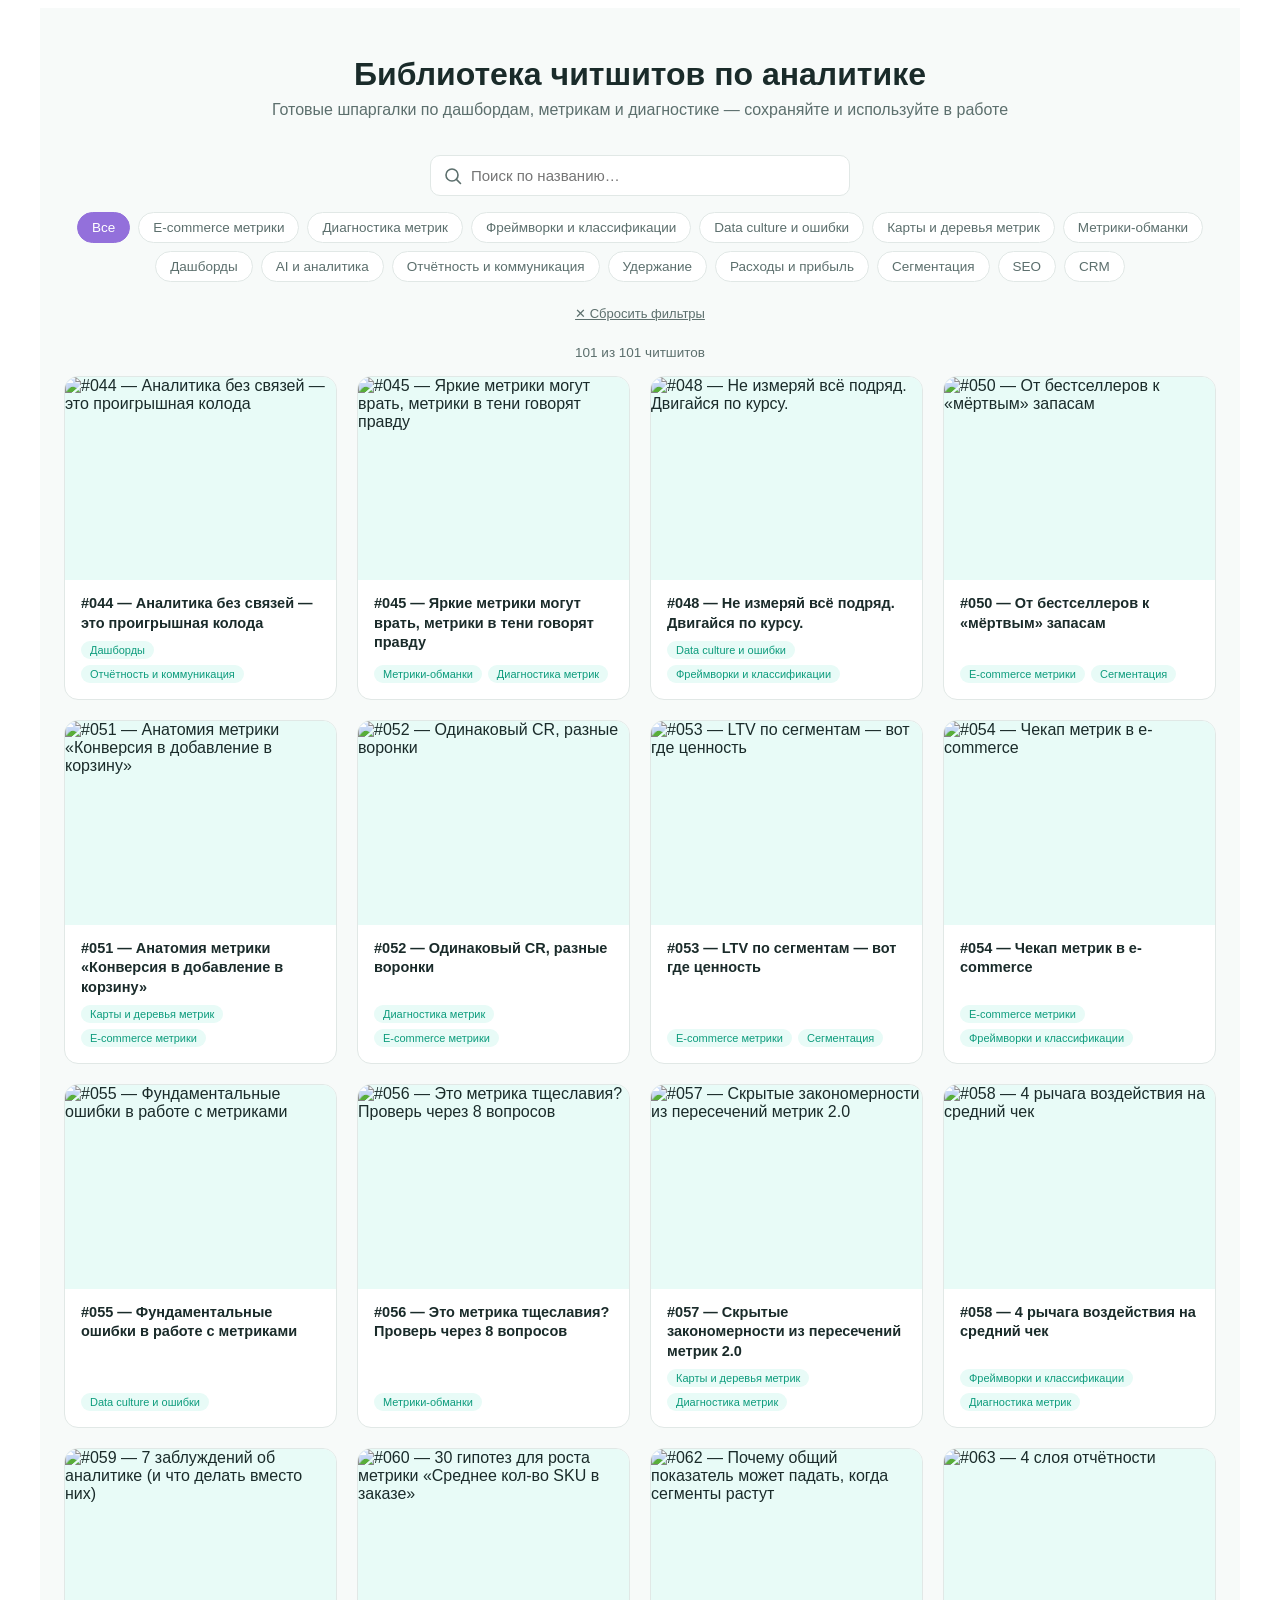
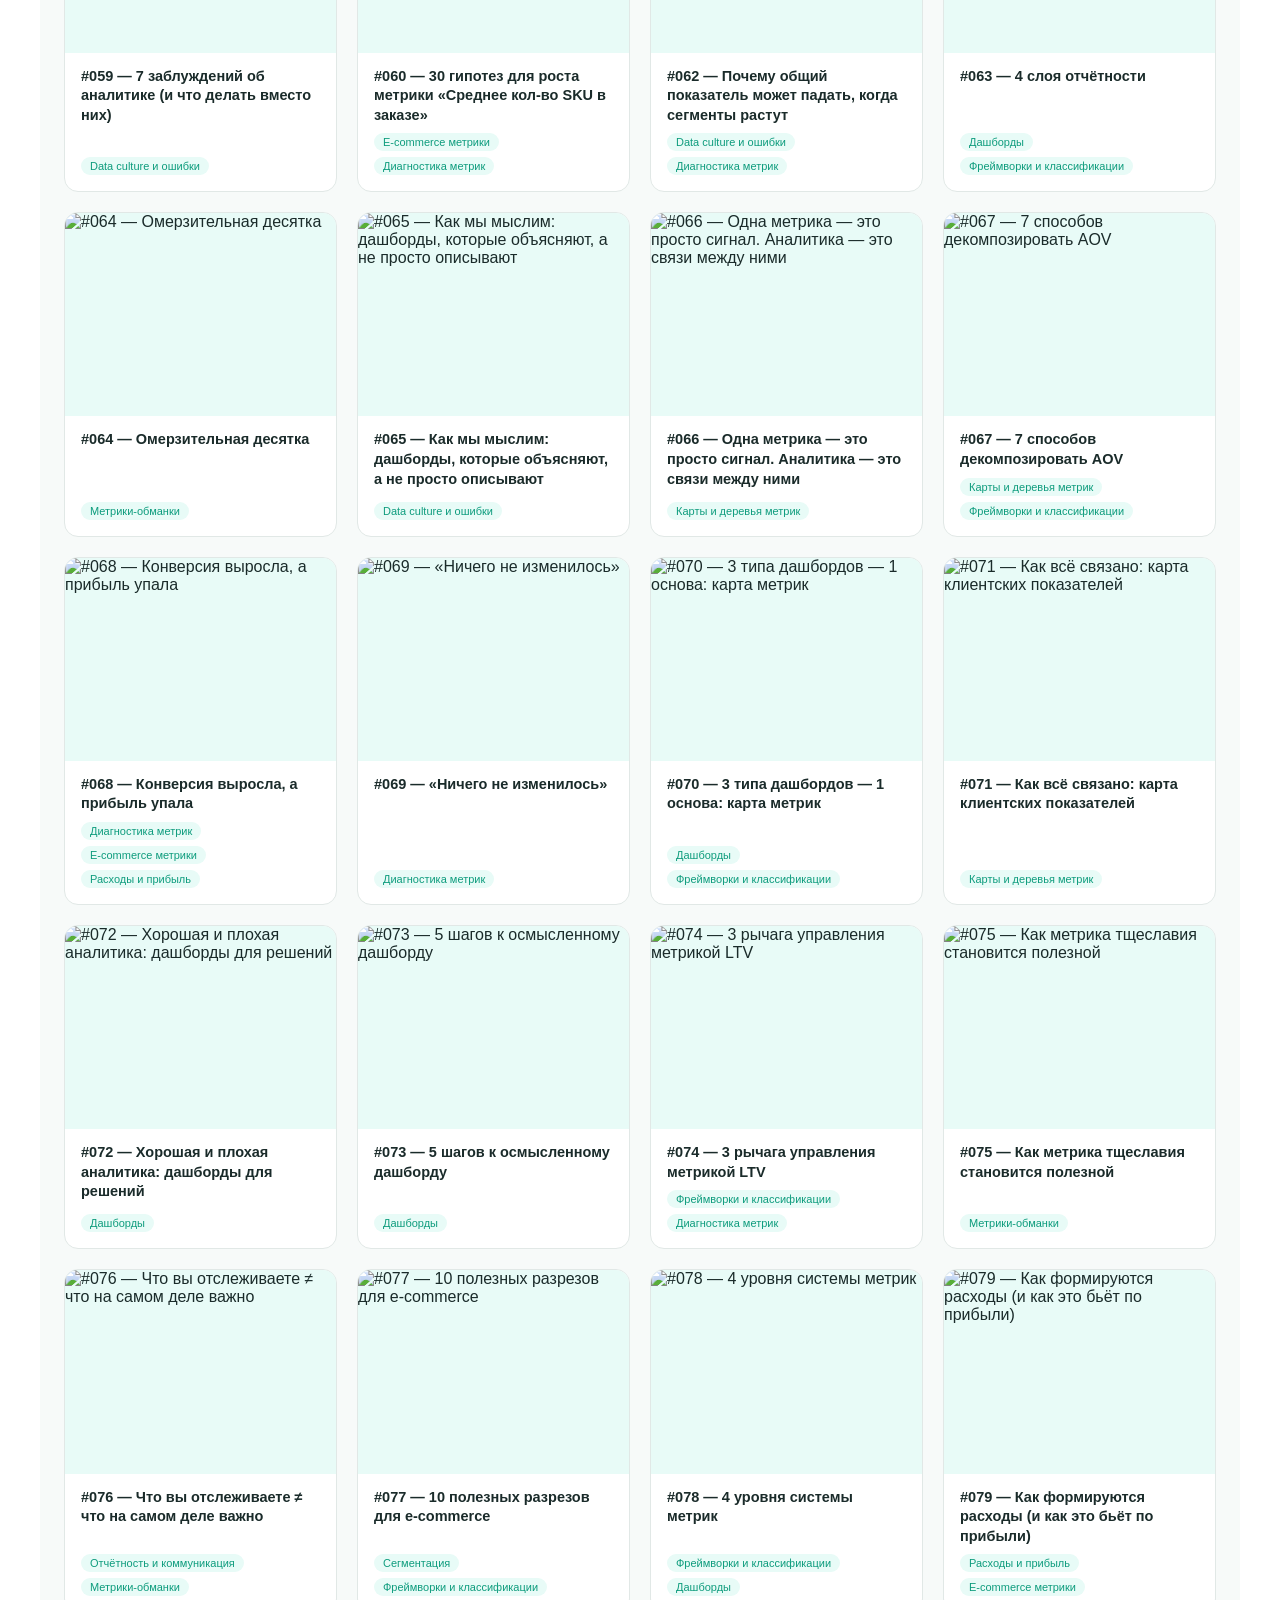
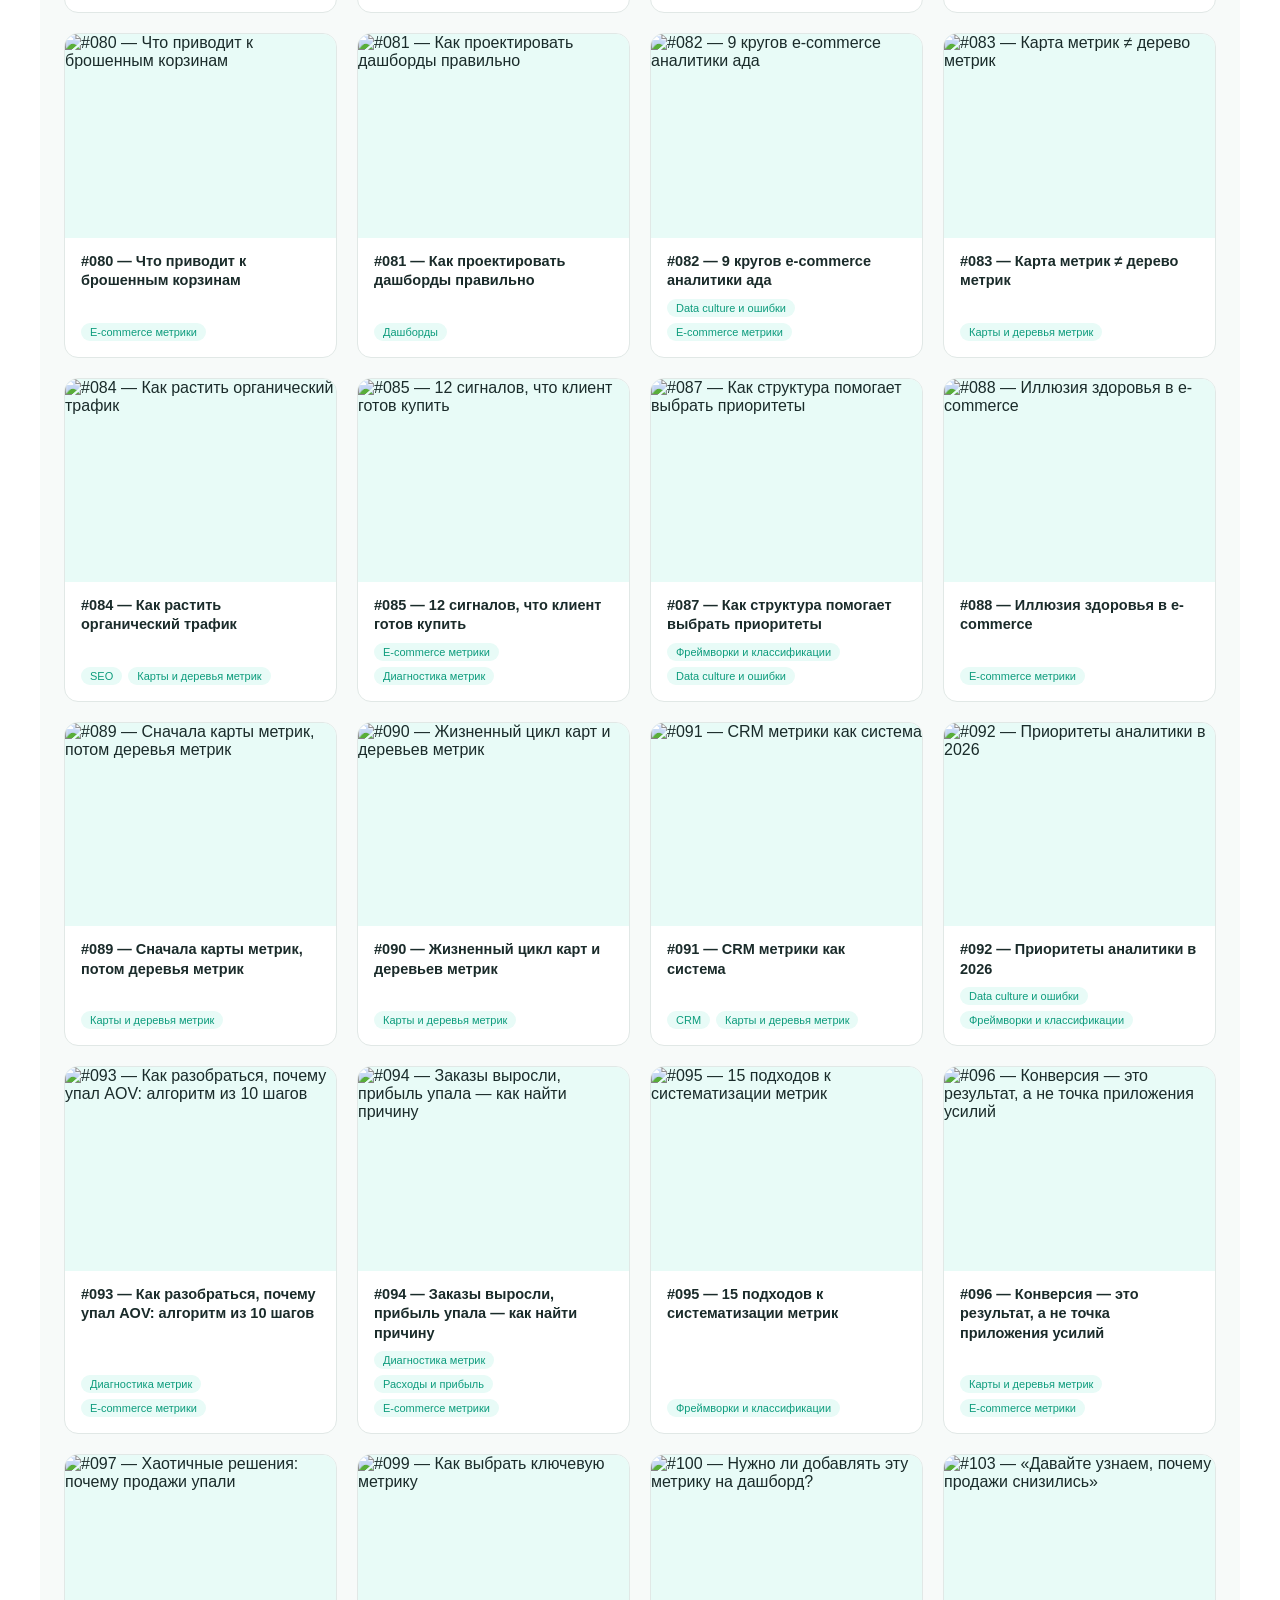
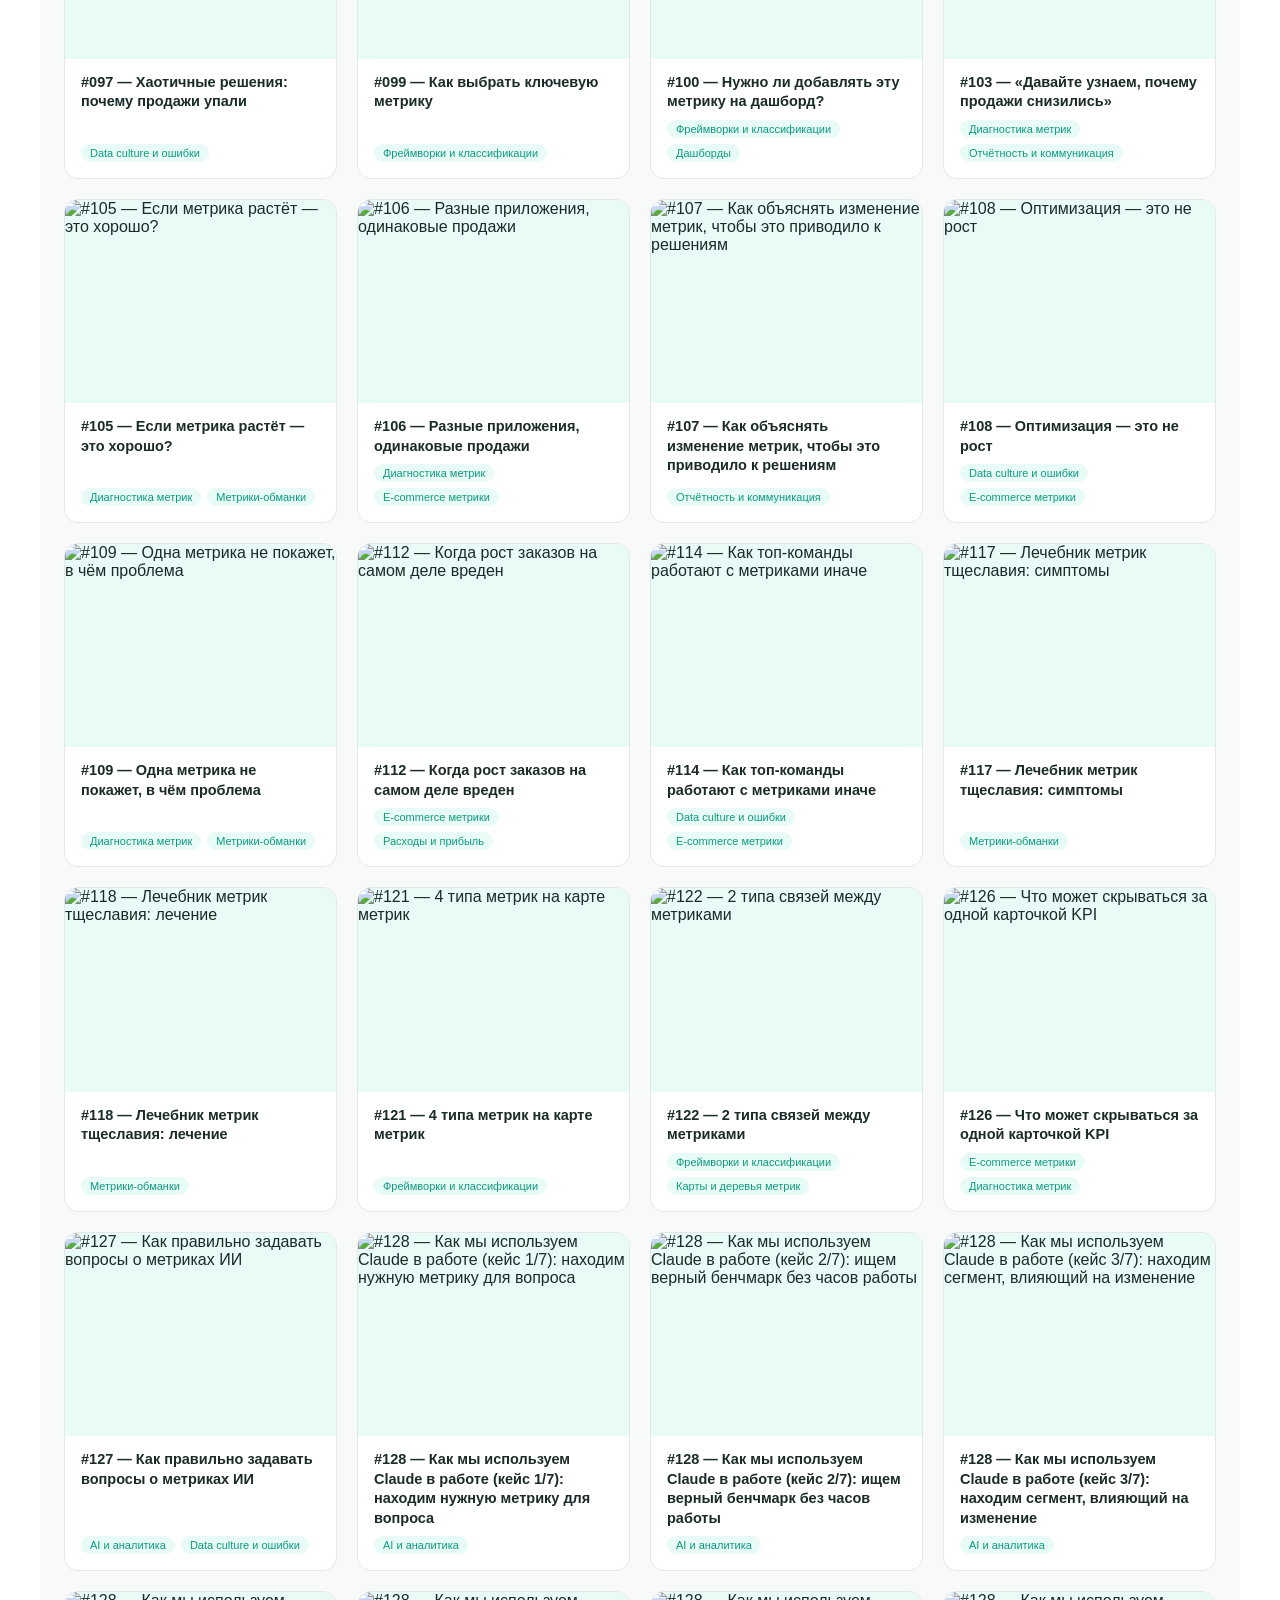
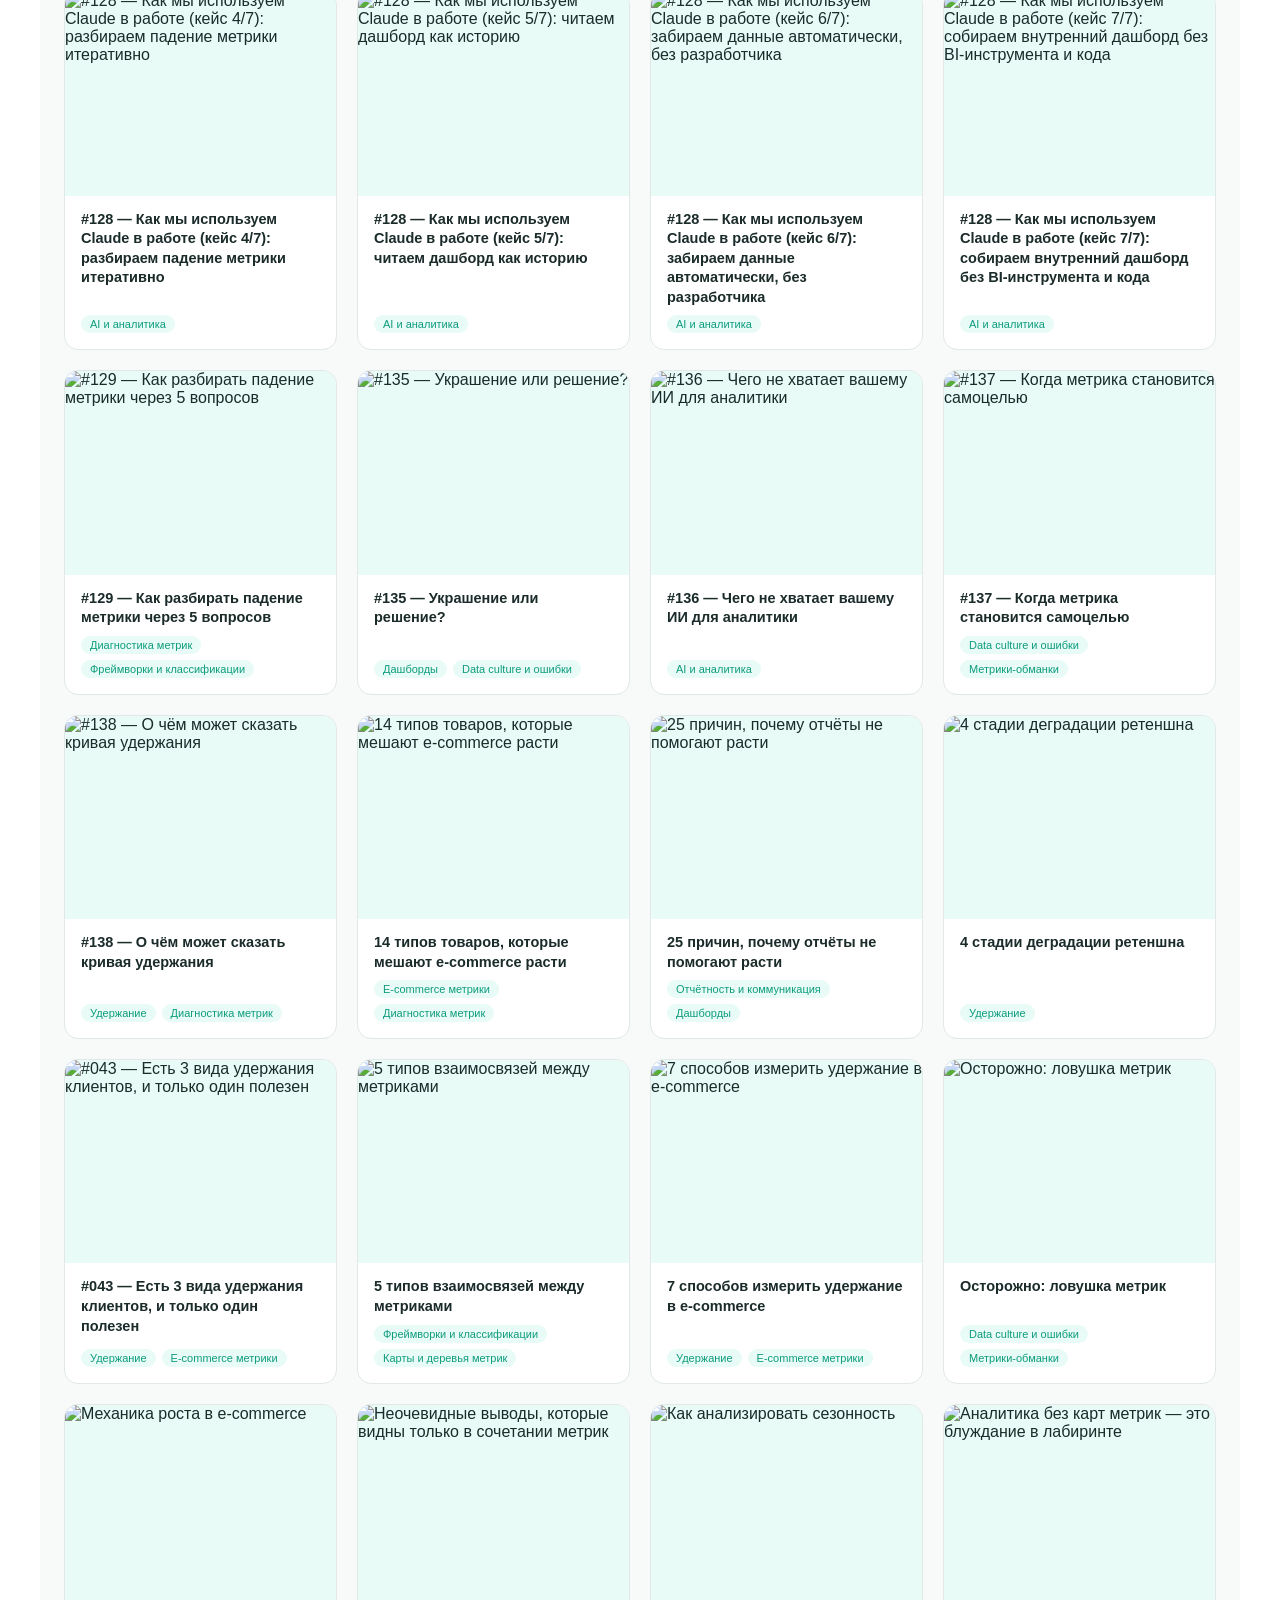
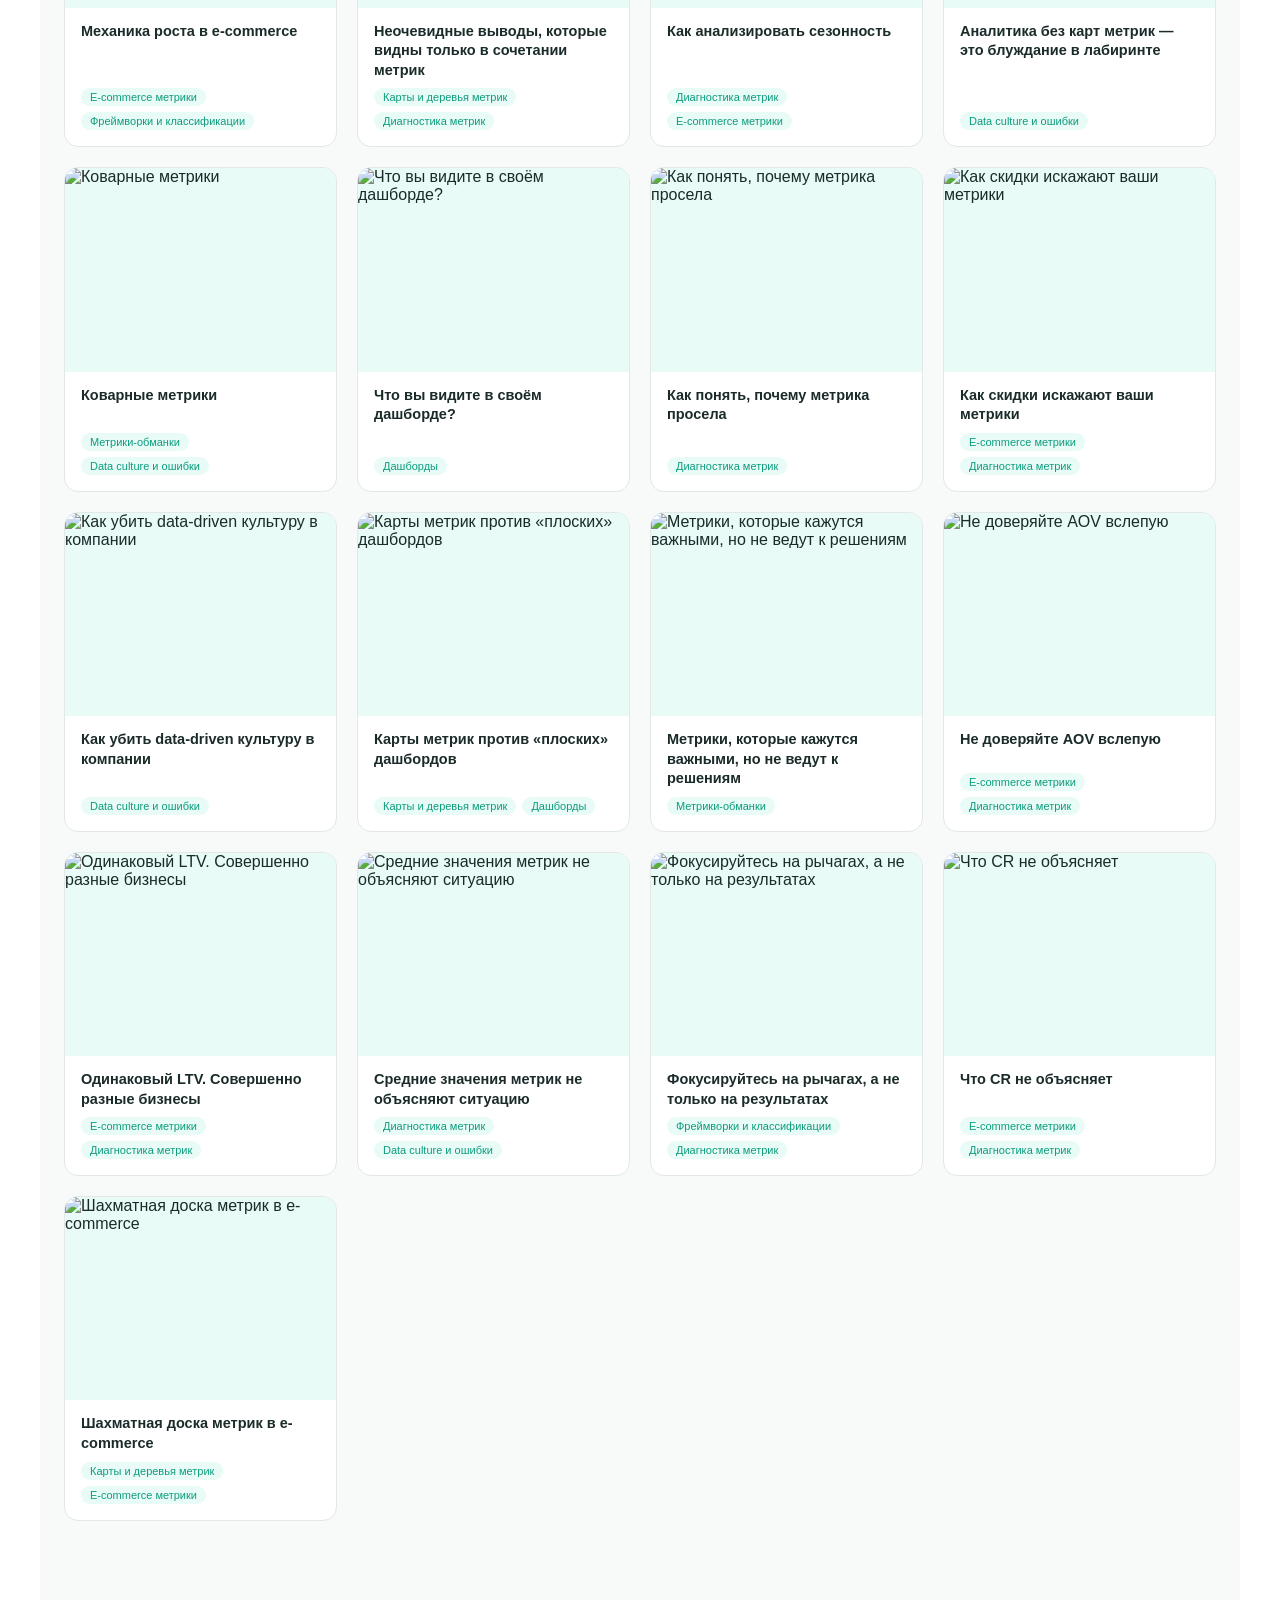
==== index.html @ 52a9bf46 "Translate titles to Russian, make card tags clickable filters, add reset-filters button" ====
<!DOCTYPE html>
<html lang="ru">
<head>
<meta charset="UTF-8">
<meta name="viewport" content="width=device-width, initial-scale=1.0">
<title>Библиотека читшитов — JetMetrics</title>
<link rel="stylesheet" href="style.css">
</head>
<body>

<div class="jm-cheatsheets">

  <div class="jm-cs-header">
    <h1 class="jm-cs-title">Библиотека читшитов по аналитике</h1>
    <p class="jm-cs-subtitle">Готовые шпаргалки по дашбордам, метрикам и диагностике — сохраняйте и используйте в работе</p>
  </div>

  <div class="jm-cs-controls">
    <div class="jm-cs-search">
      <svg width="18" height="18" viewBox="0 0 18 18" fill="none" xmlns="http://www.w3.org/2000/svg">
        <circle cx="8" cy="8" r="6" stroke="currentColor" stroke-width="1.6"/>
        <line x1="12.4" y1="12.4" x2="16.5" y2="16.5" stroke="currentColor" stroke-width="1.6" stroke-linecap="round"/>
      </svg>
      <input type="text" id="jm-cs-search-input" placeholder="Поиск по названию…" autocomplete="off">
    </div>
    <div class="jm-cs-tags" id="jm-cs-tags"></div>
    <button class="jm-cs-reset-filters" id="jm-cs-reset-filters" type="button" hidden>✕ Сбросить фильтры</button>
  </div>

  <div class="jm-cs-count" id="jm-cs-count"></div>

  <div class="jm-cs-grid" id="jm-cs-grid"></div>

  <div class="jm-cs-empty" id="jm-cs-empty" hidden>Ничего не нашлось. Попробуйте другой запрос или сбросьте фильтры.</div>

  <div class="jm-cs-lightbox" id="jm-cs-lightbox" hidden>
    <div class="jm-cs-lightbox-backdrop" id="jm-cs-lightbox-backdrop"></div>
    <div class="jm-cs-lightbox-content">
      <button class="jm-cs-lightbox-close" id="jm-cs-lightbox-close" aria-label="Закрыть">&times;</button>
      <div class="jm-cs-lightbox-imgwrap">
        <img id="jm-cs-lightbox-img" src="" alt="">
      </div>
      <div class="jm-cs-lightbox-footer">
        <div class="jm-cs-lightbox-info">
          <div class="jm-cs-lightbox-title" id="jm-cs-lightbox-title"></div>
          <div class="jm-cs-lightbox-tags" id="jm-cs-lightbox-tags"></div>
        </div>
        <div class="jm-cs-lightbox-actions">
          <button id="jm-cs-lightbox-share" class="jm-cs-btn-icon-square" type="button" title="Скопировать ссылку" aria-label="Скопировать ссылку">
            <svg width="16" height="16" viewBox="0 0 16 16" fill="none" xmlns="http://www.w3.org/2000/svg">
              <path d="M6.5 9.5L9.5 6.5" stroke="currentColor" stroke-width="1.5" stroke-linecap="round"/>
              <path d="M7.8 4.8L8.8 3.8C9.9 2.7 11.6 2.7 12.7 3.8C13.8 4.9 13.8 6.6 12.7 7.7L11.7 8.7" stroke="currentColor" stroke-width="1.5" stroke-linecap="round"/>
              <path d="M8.2 11.2L7.2 12.2C6.1 13.3 4.4 13.3 3.3 12.2C2.2 11.1 2.2 9.4 3.3 8.3L4.3 7.3" stroke="currentColor" stroke-width="1.5" stroke-linecap="round"/>
            </svg>
          </button>
          <a id="jm-cs-lightbox-tg" href="#" target="_blank" rel="noopener" class="jm-cs-btn-tg" hidden>Читать пост в Telegram</a>
          <a id="jm-cs-lightbox-download" href="#" download class="jm-cs-btn-download">Скачать PDF</a>
        </div>
      </div>
    </div>
  </div>

</div>

<script src="app.js"></script>
</body>
</html>
---- style.css ----
/* JetMetrics cheatsheets library — brand: green #0E9C7D, purple #9370DB */

.jm-cheatsheets {
  --jm-green: #0E9C7D;
  --jm-green-light: #E8FBF7;
  --jm-purple: #9370DB;
  --jm-text: #1A2B2A;
  --jm-text-muted: #5C6F6D;
  --jm-border: #E1E8E6;
  --jm-card-bg: #FFFFFF;
  --jm-bg: #F7FAF9;

  font-family: "Circular Std", "Inter", -apple-system, BlinkMacSystemFont, "Segoe UI", sans-serif;
  color: var(--jm-text);
  background: var(--jm-bg);
  max-width: 1200px;
  margin: 0 auto;
  padding: 48px 24px 80px;
  box-sizing: border-box;
}

.jm-cheatsheets *, .jm-cheatsheets *::before, .jm-cheatsheets *::after {
  box-sizing: border-box;
}

.jm-cs-header {
  text-align: center;
  margin-bottom: 36px;
}

.jm-cs-title {
  font-size: 32px;
  font-weight: 700;
  margin: 0 0 8px;
  color: var(--jm-text);
}

.jm-cs-subtitle {
  font-size: 16px;
  color: var(--jm-text-muted);
  margin: 0;
}

.jm-cs-controls {
  display: flex;
  flex-direction: column;
  gap: 16px;
  margin-bottom: 8px;
}

.jm-cs-search {
  position: relative;
  max-width: 420px;
  margin: 0 auto;
  width: 100%;
}

.jm-cs-search svg {
  position: absolute;
  left: 14px;
  top: 50%;
  transform: translateY(-50%);
  color: var(--jm-text-muted);
  pointer-events: none;
}

.jm-cs-search input {
  width: 100%;
  padding: 11px 14px 11px 40px;
  border: 1px solid var(--jm-border);
  border-radius: 10px;
  font-size: 15px;
  font-family: inherit;
  color: var(--jm-text);
  background: #fff;
  outline: none;
  transition: border-color .15s ease;
}

.jm-cs-search input:focus {
  border-color: var(--jm-green);
}

.jm-cs-tags {
  display: flex;
  flex-wrap: wrap;
  gap: 8px;
  justify-content: center;
}

.jm-cs-reset-filters {
  display: block;
  margin: 4px auto 0;
  background: none;
  border: none;
  color: var(--jm-text-muted);
  font-size: 13px;
  font-family: inherit;
  cursor: pointer;
  text-decoration: underline;
  padding: 4px 8px;
}

.jm-cs-reset-filters:hover {
  color: var(--jm-green);
}

.jm-cs-tag-pill {
  padding: 7px 14px;
  border-radius: 999px;
  border: 1px solid var(--jm-border);
  background: #fff;
  color: var(--jm-text-muted);
  font-size: 13.5px;
  font-family: inherit;
  cursor: pointer;
  transition: all .15s ease;
  white-space: nowrap;
}

.jm-cs-tag-pill:hover {
  border-color: var(--jm-green);
  color: var(--jm-green);
}

.jm-cs-tag-pill.active {
  background: var(--jm-green);
  border-color: var(--jm-green);
  color: #fff;
}

.jm-cs-tag-pill.all.active {
  background: var(--jm-purple);
  border-color: var(--jm-purple);
}

.jm-cs-count {
  text-align: center;
  color: var(--jm-text-muted);
  font-size: 13.5px;
  margin: 20px 0 8px;
}

.jm-cs-grid {
  display: grid;
  grid-template-columns: repeat(auto-fill, minmax(230px, 1fr));
  gap: 20px;
  margin-top: 16px;
}

.jm-cs-card {
  background: var(--jm-card-bg);
  border: 1px solid var(--jm-border);
  border-radius: 14px;
  overflow: hidden;
  cursor: pointer;
  transition: transform .15s ease, box-shadow .15s ease, border-color .15s ease;
  display: flex;
  flex-direction: column;
}

.jm-cs-card:hover {
  transform: translateY(-3px);
  box-shadow: 0 12px 28px rgba(14, 156, 125, 0.14);
  border-color: var(--jm-green);
}

.jm-cs-card-thumb-wrap {
  aspect-ratio: 4 / 3;
  background: var(--jm-green-light);
  overflow: hidden;
  position: relative;
}

.jm-cs-card-thumb-wrap img {
  width: 100%;
  height: 100%;
  object-fit: cover;
  object-position: top;
  display: block;
}

.jm-cs-card-body {
  padding: 14px 16px 16px;
  display: flex;
  flex-direction: column;
  gap: 8px;
  flex: 1;
}

.jm-cs-card-title {
  font-size: 14.5px;
  font-weight: 600;
  line-height: 1.35;
  color: var(--jm-text);
}

.jm-cs-card-tags {
  display: flex;
  flex-wrap: wrap;
  gap: 6px;
  margin-top: auto;
}

.jm-cs-card-tag,
.jm-cs-lightbox-tag {
  font-size: 11px;
  padding: 3px 9px;
  border-radius: 999px;
  background: var(--jm-green-light);
  color: var(--jm-green);
  font-weight: 500;
}

.jm-cs-card-tag {
  border: none;
  font-family: inherit;
  cursor: pointer;
  transition: background .15s ease, color .15s ease;
}

.jm-cs-card-tag:hover {
  background: var(--jm-green);
  color: #fff;
}

.jm-cs-empty {
  text-align: center;
  color: var(--jm-text-muted);
  padding: 60px 20px;
  font-size: 15px;
}

/* Lightbox */

.jm-cs-lightbox {
  position: fixed;
  inset: 0;
  z-index: 9999;
  display: flex;
  align-items: center;
  justify-content: center;
  padding: 32px;
}

.jm-cs-lightbox[hidden] {
  display: none;
}

.jm-cs-lightbox-backdrop {
  position: absolute;
  inset: 0;
  background: rgba(15, 30, 28, 0.72);
}

.jm-cs-lightbox-content {
  position: relative;
  background: #fff;
  border-radius: 16px;
  max-width: 880px;
  width: 100%;
  height: 85vh;
  max-height: 85vh;
  display: flex;
  flex-direction: column;
  overflow: hidden;
  z-index: 1;
  box-shadow: 0 24px 60px rgba(0,0,0,0.3);
}

.jm-cs-lightbox-close {
  position: absolute;
  top: 16px;
  right: 16px;
  background: rgba(255,255,255,0.95);
  border: none;
  border-radius: 50%;
  width: 34px;
  height: 34px;
  font-size: 22px;
  line-height: 1;
  cursor: pointer;
  color: var(--jm-text);
  z-index: 2;
  box-shadow: 0 2px 8px rgba(0,0,0,0.12);
}

.jm-cs-lightbox-close:hover {
  background: #fff;
  color: var(--jm-green);
}

.jm-cs-btn-icon-square {
  flex-shrink: 0;
  width: 40px;
  height: 40px;
  display: flex;
  align-items: center;
  justify-content: center;
  background: #fff;
  border: 1px solid var(--jm-border);
  border-radius: 8px;
  cursor: pointer;
  color: var(--jm-text-muted);
  transition: color .15s ease, border-color .15s ease, background .15s ease;
}

.jm-cs-btn-icon-square:hover {
  border-color: var(--jm-green);
  color: var(--jm-green);
}

.jm-cs-btn-icon-square.copied {
  background: var(--jm-green-light);
  border-color: var(--jm-green);
  color: var(--jm-green);
}

.jm-cs-lightbox-imgwrap {
  flex: 1 1 0;
  min-height: 0;
  overflow: hidden;
  background: var(--jm-green-light);
  display: flex;
  align-items: center;
  justify-content: center;
  padding: 28px;
}

#jm-cs-lightbox-img {
  max-width: 100%;
  max-height: 100%;
  width: auto;
  height: auto;
  object-fit: contain;
  display: block;
  border-radius: 6px;
  box-shadow: 0 4px 16px rgba(0,0,0,0.08);
}

.jm-cs-lightbox-footer {
  flex-shrink: 0;
  padding: 18px 24px;
  display: flex;
  align-items: center;
  justify-content: space-between;
  gap: 20px;
  background: #FAFBFB;
  border-top: 1px solid var(--jm-border);
  box-shadow: 0 -6px 12px -8px rgba(0,0,0,0.06);
}

.jm-cs-lightbox-info {
  display: flex;
  flex-direction: column;
  gap: 6px;
  min-width: 0;
}

.jm-cs-lightbox-title {
  font-size: 14.5px;
  font-weight: 600;
  color: var(--jm-text);
}

.jm-cs-lightbox-tags {
  display: flex;
  flex-wrap: wrap;
  gap: 6px;
}

.jm-cs-lightbox-actions {
  flex-shrink: 0;
  display: flex;
  align-items: center;
  gap: 10px;
}

.jm-cs-btn-download,
.jm-cs-btn-tg {
  flex-shrink: 0;
  font-size: 14px;
  font-weight: 600;
  padding: 10px 18px;
  border-radius: 8px;
  transition: background .15s ease, border-color .15s ease, color .15s ease;
  font-family: inherit;
  cursor: pointer;
  white-space: nowrap;
  text-decoration: none;
}

.jm-cs-btn-tg {
  background: #fff;
  color: #4991FF;
  border: 1px solid #4991FF;
}

.jm-cs-btn-tg:hover {
  background: #4991FF;
  color: #fff;
}

.jm-cs-btn-download {
  background: var(--jm-green);
  color: #fff;
  text-decoration: none;
  border: 1px solid var(--jm-green);
}

.jm-cs-btn-download:hover {
  background: #0c8369;
  border-color: #0c8369;
}

@media (max-width: 520px) {
  .jm-cs-title { font-size: 24px; }
  .jm-cs-grid { grid-template-columns: repeat(auto-fill, minmax(150px, 1fr)); gap: 14px; }
  .jm-cs-lightbox-footer { flex-direction: column; align-items: stretch; }
  .jm-cs-lightbox-actions { justify-content: stretch; }
  .jm-cs-btn-download, .jm-cs-btn-tg { flex: 1; text-align: center; }
  .jm-cs-lightbox-actions { flex-wrap: wrap; }
}
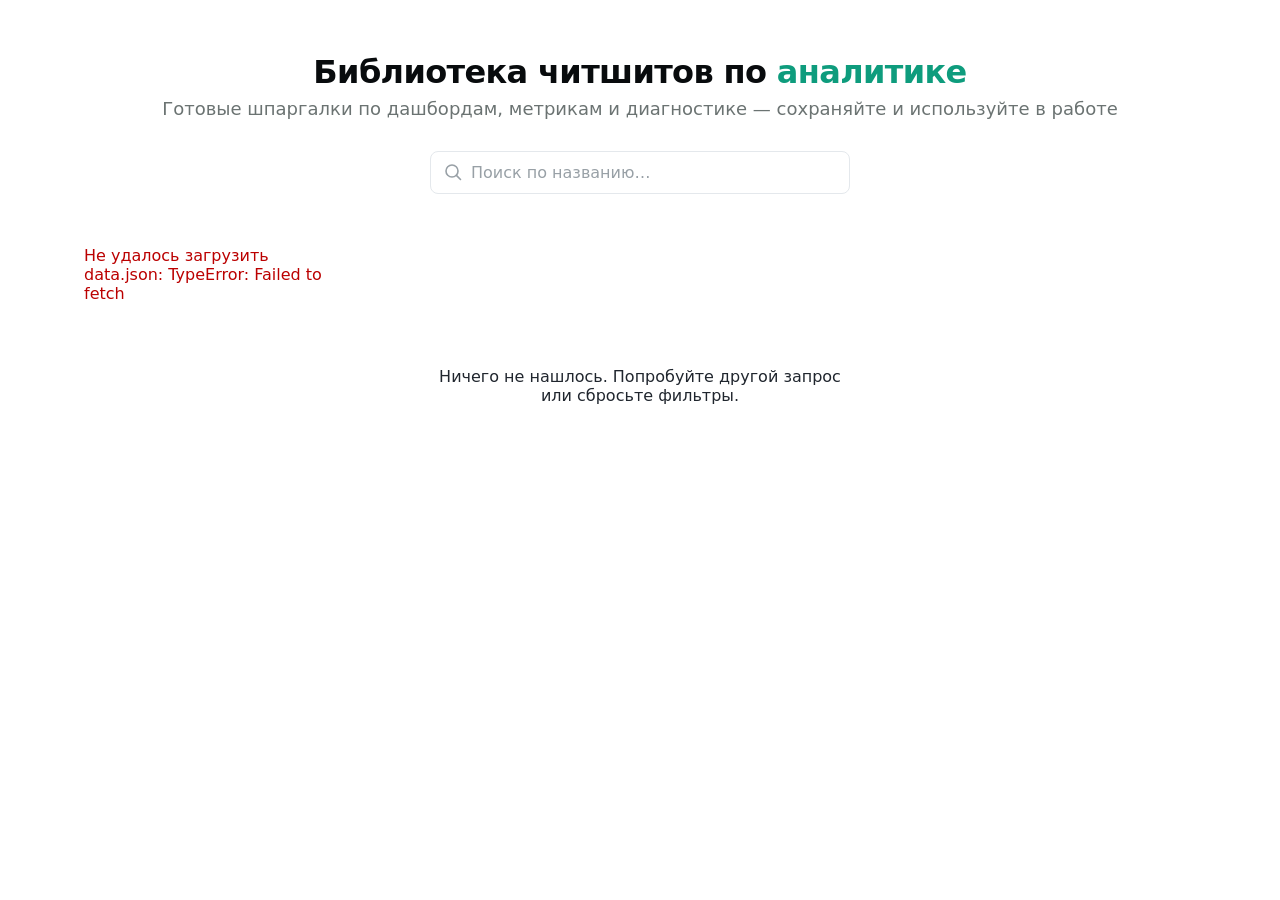
==== commit d274c986: "hub-cheatsheets: полноэкранный зум превью в лайтбоксе Клик по картинке в лайтбоксе разворачивает чит" ====
--- a/index.html
+++ b/index.html
@@ -54,9 +54,16 @@
             </svg>
           </button>
           <a id="jm-cs-lightbox-tg" href="#" target="_blank" rel="noopener" class="jm-cs-btn-tg" hidden>Читать пост в Telegram</a>
-          <a id="jm-cs-lightbox-download" href="#" download class="jm-cs-btn-download">Скачать PDF</a>
+          <a id="jm-cs-lightbox-download" href="#" target="_blank" rel="noopener" class="jm-cs-btn-download">Скачать PDF</a>
         </div>
       </div>
+    </div>
+  </div>
+
+  <div class="jm-cs-zoom" id="jm-cs-zoom" hidden>
+    <button class="jm-cs-zoom-close" id="jm-cs-zoom-close" aria-label="Закрыть">&times;</button>
+    <div class="jm-cs-zoom-scroll" id="jm-cs-zoom-scroll">
+      <img id="jm-cs-zoom-img" src="" alt="">
     </div>
   </div>
 
--- a/style.css
+++ b/style.css
@@ -1,21 +1,101 @@
-/* JetMetrics cheatsheets library — brand: green #0E9C7D, purple #9370DB */
+/* JetMetrics cheatsheets library — restyled per Brand System v1.1
+   (work/brand system/). Tokens scoped under .jm-cheatsheets so this
+   never leaks into the surrounding Tilda page. */
+
+@import url('https://jetmetrics-static.storage.yandexcloud.net/layout/fonts.css');
 
 .jm-cheatsheets {
+  /* ---- brand core ---- */
   --jm-green: #0E9C7D;
-  --jm-green-light: #E8FBF7;
+  --jm-green-press: #0B7D64;
+  --jm-green-deep: #064D2B;
+  --jm-green-tint: #E7F6F1;
+  --jm-green-tint-soft: #E8FBF7;
+
+  /* ---- semantic accents ---- */
+  --jm-coral: #FF5C60;
+  --jm-coral-text: #DC4048;
+  --jm-coral-tint: #FDE9EA;
+  --jm-yellow: #FFC700;
+  --jm-yellow-text: #A07A00;
+  --jm-yellow-tint: #FFF4D6;
+  --jm-blue: #4991FF;
+  --jm-blue-press: #357EF0;
+  --jm-blue-tint: #EAF2FF;
   --jm-purple: #9370DB;
-  --jm-text: #1A2B2A;
-  --jm-text-muted: #5C6F6D;
-  --jm-border: #E1E8E6;
-  --jm-card-bg: #FFFFFF;
-  --jm-bg: #F7FAF9;
-
-  font-family: "Circular Std", "Inter", -apple-system, BlinkMacSystemFont, "Segoe UI", sans-serif;
+  --jm-purple-text: #6D4FB0;
+  --jm-purple-tint: #F0EBFA;
+
+  /* ---- neutrals ---- */
+  --jm-ink: #080B0D;
+  --jm-text: #20262E;
+  --jm-muted: #6B7372;
+  --jm-faint: #98A0A6;
+  --jm-line: #E4E8EC;
+  --jm-bg: #F6F8FA;
+  --jm-surface: #FFFFFF;
+
+  /* ---- type ---- */
+  --jm-font-sans: 'Onest', system-ui, -apple-system, 'Segoe UI', Roboto, sans-serif;
+  --jm-font-mono: 'IBM Plex Mono', ui-monospace, Menlo, Consolas, monospace;
+  --jm-display-m: 2rem;
+  --jm-h3: 1.125rem;
+  --jm-body-l: 1.125rem;
+  --jm-body: 1rem;
+  --jm-body-s: 0.875rem;
+  --jm-label: 0.75rem;
+  --jm-w-medium: 500;
+  --jm-w-semibold: 600;
+  --jm-w-bold: 700;
+  --jm-w-black: 800;
+  --jm-lh-tight: 1.05;
+  --jm-tracking-label: 0.08em;
+
+  /* ---- space (4px step) ---- */
+  --jm-space-1: 4px;
+  --jm-space-2: 8px;
+  --jm-space-3: 12px;
+  --jm-space-4: 16px;
+  --jm-space-5: 20px;
+  --jm-space-6: 24px;
+  --jm-space-8: 32px;
+  --jm-space-10: 40px;
+  --jm-space-12: 48px;
+  --jm-space-20: 80px;
+  --jm-container: 1160px;
+
+  /* ---- radii ---- */
+  --jm-r-xs: 6px;
+  --jm-r-sm: 8px;
+  --jm-r-md: 12px;
+  --jm-r-lg: 16px;
+  --jm-r-xl: 20px;
+  --jm-r-pill: 999px;
+
+  /* ---- shadows ---- */
+  --jm-e1: 0 1px 2px rgba(8,11,13,.06);
+  --jm-e2: 0 4px 16px rgba(8,11,13,.06);
+  --jm-e3: 0 12px 32px rgba(8,11,13,.10);
+  --jm-ring: 0 0 0 3px rgba(14,156,125,.28);
+
+  /* ---- motion ---- */
+  --jm-ease: cubic-bezier(.2,.6,.2,1);
+  --jm-ease-out: cubic-bezier(0,.7,.2,1);
+  --jm-dur-fast: .12s;
+  --jm-dur: .17s;
+  --jm-dur-slow: .28s;
+  --jm-dur-slower: .40s;
+
+  /* ---- z-index ---- */
+  --jm-z-overlay: 1100;
+  --jm-z-modal: 1200;
+
+  font-family: var(--jm-font-sans);
   color: var(--jm-text);
-  background: var(--jm-bg);
-  max-width: 1200px;
+  background: var(--jm-surface);
+  max-width: var(--jm-container);
   margin: 0 auto;
-  padding: 48px 24px 80px;
+  padding: var(--jm-space-12) var(--jm-space-6) var(--jm-space-20);
   box-sizing: border-box;
 }
 
@@ -25,27 +105,31 @@
 
 .jm-cs-header {
   text-align: center;
-  margin-bottom: 36px;
+  margin-bottom: var(--jm-space-8);
 }
 
 .jm-cs-title {
-  font-size: 32px;
-  font-weight: 700;
-  margin: 0 0 8px;
-  color: var(--jm-text);
-}
+  font-size: var(--jm-display-m);
+  font-weight: var(--jm-w-black);
+  line-height: var(--jm-lh-tight);
+  letter-spacing: -0.02em;
+  margin: 0 0 var(--jm-space-2);
+  color: var(--jm-ink);
+}
+
+.jm-cs-title .jm-accent { color: var(--jm-green); }
 
 .jm-cs-subtitle {
-  font-size: 16px;
-  color: var(--jm-text-muted);
+  font-size: var(--jm-body-l);
+  color: var(--jm-muted);
   margin: 0;
 }
 
 .jm-cs-controls {
   display: flex;
   flex-direction: column;
-  gap: 16px;
-  margin-bottom: 8px;
+  gap: var(--jm-space-4);
+  margin-bottom: var(--jm-space-2);
 }
 
 .jm-cs-search {
@@ -60,114 +144,106 @@
   left: 14px;
   top: 50%;
   transform: translateY(-50%);
-  color: var(--jm-text-muted);
+  color: var(--jm-faint);
   pointer-events: none;
 }
 
 .jm-cs-search input {
   width: 100%;
-  padding: 11px 14px 11px 40px;
-  border: 1px solid var(--jm-border);
-  border-radius: 10px;
-  font-size: 15px;
-  font-family: inherit;
+  font-family: var(--jm-font-sans);
+  font-size: var(--jm-body);
   color: var(--jm-text);
-  background: #fff;
+  background: var(--jm-surface);
+  padding: 11px var(--jm-space-4) 11px 40px;
+  border: 1px solid var(--jm-line);
+  border-radius: var(--jm-r-sm);
   outline: none;
-  transition: border-color .15s ease;
-}
-
-.jm-cs-search input:focus {
-  border-color: var(--jm-green);
-}
+  transition: border-color var(--jm-dur) var(--jm-ease), box-shadow var(--jm-dur) var(--jm-ease);
+}
+
+.jm-cs-search input::placeholder { color: var(--jm-faint); }
+.jm-cs-search input:focus { border-color: var(--jm-green); box-shadow: var(--jm-ring); }
 
 .jm-cs-tags {
   display: flex;
   flex-wrap: wrap;
-  gap: 8px;
+  gap: var(--jm-space-2);
   justify-content: center;
 }
+
+.jm-cs-reset-filters[hidden] { display: none; }
 
 .jm-cs-reset-filters {
   display: block;
-  margin: 4px auto 0;
+  margin: var(--jm-space-1) auto 0;
   background: none;
   border: none;
-  color: var(--jm-text-muted);
-  font-size: 13px;
-  font-family: inherit;
-  cursor: pointer;
-  text-decoration: underline;
+  color: var(--jm-muted);
+  font-family: var(--jm-font-sans);
+  font-size: var(--jm-body-s);
+  font-weight: var(--jm-w-medium);
+  cursor: pointer;
   padding: 4px 8px;
-}
-
-.jm-cs-reset-filters:hover {
-  color: var(--jm-green);
-}
+  border-radius: var(--jm-r-xs);
+}
+
+.jm-cs-reset-filters:hover { color: var(--jm-green); text-decoration: underline; text-underline-offset: 3px; }
+.jm-cs-reset-filters:focus-visible { outline: none; box-shadow: var(--jm-ring); }
 
 .jm-cs-tag-pill {
   padding: 7px 14px;
-  border-radius: 999px;
-  border: 1px solid var(--jm-border);
-  background: #fff;
-  color: var(--jm-text-muted);
-  font-size: 13.5px;
-  font-family: inherit;
-  cursor: pointer;
-  transition: all .15s ease;
+  border-radius: var(--jm-r-pill);
+  border: 1px solid var(--jm-line);
+  background: var(--jm-surface);
+  color: var(--jm-muted);
+  font-family: var(--jm-font-sans);
+  font-size: var(--jm-body-s);
+  font-weight: var(--jm-w-medium);
+  cursor: pointer;
+  transition: background var(--jm-dur) var(--jm-ease), color var(--jm-dur) var(--jm-ease), border-color var(--jm-dur) var(--jm-ease);
   white-space: nowrap;
 }
 
-.jm-cs-tag-pill:hover {
-  border-color: var(--jm-green);
-  color: var(--jm-green);
-}
-
-.jm-cs-tag-pill.active {
-  background: var(--jm-green);
-  border-color: var(--jm-green);
-  color: #fff;
-}
-
-.jm-cs-tag-pill.all.active {
-  background: var(--jm-purple);
-  border-color: var(--jm-purple);
-}
+.jm-cs-tag-pill:hover { border-color: var(--jm-green); color: var(--jm-green); }
+.jm-cs-tag-pill:focus-visible { outline: none; box-shadow: var(--jm-ring); }
+.jm-cs-tag-pill.active { background: var(--jm-green); border-color: var(--jm-green); color: #fff; }
+.jm-cs-tag-pill.all.active { background: var(--jm-purple); border-color: var(--jm-purple); }
 
 .jm-cs-count {
   text-align: center;
-  color: var(--jm-text-muted);
-  font-size: 13.5px;
-  margin: 20px 0 8px;
+  color: var(--jm-muted);
+  font-size: var(--jm-body-s);
+  margin: var(--jm-space-5) 0 var(--jm-space-2);
 }
 
 .jm-cs-grid {
   display: grid;
   grid-template-columns: repeat(auto-fill, minmax(230px, 1fr));
-  gap: 20px;
-  margin-top: 16px;
+  gap: var(--jm-space-5);
+  margin-top: var(--jm-space-4);
 }
 
 .jm-cs-card {
-  background: var(--jm-card-bg);
-  border: 1px solid var(--jm-border);
-  border-radius: 14px;
+  background: var(--jm-surface);
+  border: 1px solid var(--jm-line);
+  border-radius: var(--jm-r-lg);
   overflow: hidden;
   cursor: pointer;
-  transition: transform .15s ease, box-shadow .15s ease, border-color .15s ease;
+  box-shadow: var(--jm-e2);
+  transition: transform var(--jm-dur) var(--jm-ease), box-shadow var(--jm-dur) var(--jm-ease), border-color var(--jm-dur) var(--jm-ease);
   display: flex;
   flex-direction: column;
 }
 
 .jm-cs-card:hover {
-  transform: translateY(-3px);
-  box-shadow: 0 12px 28px rgba(14, 156, 125, 0.14);
+  transform: translateY(-2px);
+  box-shadow: var(--jm-e3);
   border-color: var(--jm-green);
 }
 
 .jm-cs-card-thumb-wrap {
   aspect-ratio: 4 / 3;
-  background: var(--jm-green-light);
+  background: var(--jm-green-tint-soft);
   overflow: hidden;
   position: relative;
 }
@@ -181,98 +257,170 @@
 }
 
 .jm-cs-card-body {
-  padding: 14px 16px 16px;
+  padding: var(--jm-space-4);
   display: flex;
   flex-direction: column;
-  gap: 8px;
+  gap: var(--jm-space-2);
   flex: 1;
 }
 
 .jm-cs-card-title {
-  font-size: 14.5px;
-  font-weight: 600;
+  font-size: var(--jm-body-s);
+  font-weight: var(--jm-w-semibold);
   line-height: 1.35;
-  color: var(--jm-text);
+  color: var(--jm-ink);
+}
+
+.jm-cs-num {
+  font-family: var(--jm-font-mono);
+  font-weight: var(--jm-w-bold);
+  color: var(--jm-green);
 }
 
 .jm-cs-card-tags {
   display: flex;
   flex-wrap: wrap;
-  gap: 6px;
+  gap: var(--jm-space-1);
   margin-top: auto;
 }
 
 .jm-cs-card-tag,
 .jm-cs-lightbox-tag {
+  display: inline-flex;
+  align-items: center;
+  font-family: var(--jm-font-sans);
   font-size: 11px;
+  font-weight: var(--jm-w-medium);
   padding: 3px 9px;
-  border-radius: 999px;
-  background: var(--jm-green-light);
-  color: var(--jm-green);
-  font-weight: 500;
-}
-
-.jm-cs-card-tag {
+  border-radius: var(--jm-r-pill);
+  background: var(--jm-green-tint);
+  color: var(--jm-green-deep);
   border: none;
-  font-family: inherit;
-  cursor: pointer;
-  transition: background .15s ease, color .15s ease;
-}
-
-.jm-cs-card-tag:hover {
+  cursor: pointer;
+  transition: background var(--jm-dur) var(--jm-ease), color var(--jm-dur) var(--jm-ease);
+}
+
+.jm-cs-card-tag:hover,
+.jm-cs-lightbox-tag:hover {
   background: var(--jm-green);
   color: #fff;
 }
 
+.jm-cs-card-tag:focus-visible,
+.jm-cs-lightbox-tag:focus-visible {
+  outline: none;
+  box-shadow: var(--jm-ring);
+}
+
 .jm-cs-empty {
+  max-width: 420px;
+  margin: var(--jm-space-12) auto;
   text-align: center;
-  color: var(--jm-text-muted);
-  padding: 60px 20px;
-  font-size: 15px;
-}
+  display: grid;
+  gap: var(--jm-space-3);
+  justify-items: center;
+}
+
+.jm-cs-empty-icon {
+  width: 40px;
+  height: 40px;
+  border-radius: var(--jm-r-md);
+  display: grid;
+  place-items: center;
+  background: var(--jm-green-tint);
+  color: var(--jm-green);
+}
+
+.jm-cs-empty h3 {
+  margin: 0;
+  font-size: var(--jm-h3);
+  font-weight: var(--jm-w-bold);
+  color: var(--jm-ink);
+}
+
+.jm-cs-empty p {
+  margin: 0;
+  color: var(--jm-muted);
+  font-size: var(--jm-body-s);
+}
+
+/* ---- Buttons ---- */
+
+.jm-btn {
+  display: inline-flex;
+  align-items: center;
+  gap: var(--jm-space-2);
+  font-family: var(--jm-font-sans);
+  font-weight: var(--jm-w-semibold);
+  font-size: var(--jm-body-s);
+  line-height: 1;
+  padding: 10px 18px;
+  border-radius: var(--jm-r-md);
+  border: 1px solid transparent;
+  cursor: pointer;
+  transition: background var(--jm-dur) var(--jm-ease), border-color var(--jm-dur) var(--jm-ease), color var(--jm-dur) var(--jm-ease);
+}
+
+.jm-btn:focus-visible { outline: none; box-shadow: var(--jm-ring); }
+.jm-btn:active { transform: translateY(1px); }
+
+.jm-btn--secondary { background: var(--jm-surface); color: var(--jm-text); border-color: var(--jm-line); }
+.jm-btn--secondary:hover { background: var(--jm-bg); border-color: var(--jm-green); color: var(--jm-green); }
 
 /* Lightbox */
 
 .jm-cs-lightbox {
   position: fixed;
   inset: 0;
-  z-index: 9999;
+  z-index: var(--jm-z-modal);
   display: flex;
   align-items: center;
   justify-content: center;
-  padding: 32px;
-}
-
-.jm-cs-lightbox[hidden] {
-  display: none;
-}
+  padding: var(--jm-space-8);
+}
+
+.jm-cs-lightbox[hidden] { display: none; }
 
 .jm-cs-lightbox-backdrop {
   position: absolute;
   inset: 0;
-  background: rgba(15, 30, 28, 0.72);
+  background: rgba(8, 11, 13, .5);
+  animation: jm-cs-fade var(--jm-dur-slow) var(--jm-ease-out);
 }
 
 .jm-cs-lightbox-content {
   position: relative;
-  background: #fff;
-  border-radius: 16px;
+  background: var(--jm-surface);
+  border-radius: var(--jm-r-xl);
   max-width: 880px;
   width: 100%;
-  height: 85vh;
-  max-height: 85vh;
+  height: min(85vh, 760px);
+  max-height: min(85vh, 760px);
   display: flex;
   flex-direction: column;
   overflow: hidden;
   z-index: 1;
-  box-shadow: 0 24px 60px rgba(0,0,0,0.3);
+  box-shadow: var(--jm-e3);
+  animation: jm-cs-modal-in var(--jm-dur-slower) var(--jm-ease-out);
+}
+
+@keyframes jm-cs-fade { from { opacity: 0; } to { opacity: 1; } }
+@keyframes jm-cs-modal-in {
+  from { opacity: 0; transform: scale(.98); }
+  to { opacity: 1; transform: scale(1); }
+}
+
+@media (prefers-reduced-motion: reduce) {
+  .jm-cs-lightbox-backdrop,
+  .jm-cs-lightbox-content { animation: none; }
+  .jm-cs-card { transition: none; }
 }
 
 .jm-cs-lightbox-close {
   position: absolute;
-  top: 16px;
-  right: 16px;
-  background: rgba(255,255,255,0.95);
+  top: var(--jm-space-4);
+  right: var(--jm-space-4);
+  background: rgba(255, 255, 255, .95);
   border: none;
   border-radius: 50%;
   width: 34px;
@@ -282,13 +430,11 @@
   cursor: pointer;
   color: var(--jm-text);
   z-index: 2;
-  box-shadow: 0 2px 8px rgba(0,0,0,0.12);
-}
-
-.jm-cs-lightbox-close:hover {
-  background: #fff;
-  color: var(--jm-green);
-}
+  box-shadow: var(--jm-e1);
+}
+
+.jm-cs-lightbox-close:hover { background: #fff; color: var(--jm-green); }
+.jm-cs-lightbox-close:focus-visible { outline: none; box-shadow: var(--jm-ring); }
 
 .jm-cs-btn-icon-square {
   flex-shrink: 0;
@@ -297,34 +443,27 @@
   display: flex;
   align-items: center;
   justify-content: center;
-  background: #fff;
-  border: 1px solid var(--jm-border);
-  border-radius: 8px;
-  cursor: pointer;
-  color: var(--jm-text-muted);
-  transition: color .15s ease, border-color .15s ease, background .15s ease;
-}
-
-.jm-cs-btn-icon-square:hover {
-  border-color: var(--jm-green);
-  color: var(--jm-green);
-}
-
-.jm-cs-btn-icon-square.copied {
-  background: var(--jm-green-light);
-  border-color: var(--jm-green);
-  color: var(--jm-green);
-}
+  background: var(--jm-surface);
+  border: 1px solid var(--jm-line);
+  border-radius: var(--jm-r-md);
+  cursor: pointer;
+  color: var(--jm-muted);
+  transition: color var(--jm-dur) var(--jm-ease), border-color var(--jm-dur) var(--jm-ease), background var(--jm-dur) var(--jm-ease);
+}
+
+.jm-cs-btn-icon-square:hover { border-color: var(--jm-green); color: var(--jm-green); }
+.jm-cs-btn-icon-square:focus-visible { outline: none; box-shadow: var(--jm-ring); }
+.jm-cs-btn-icon-square.copied { background: var(--jm-green-tint); border-color: var(--jm-green); color: var(--jm-green); }
 
 .jm-cs-lightbox-imgwrap {
   flex: 1 1 0;
   min-height: 0;
   overflow: hidden;
-  background: var(--jm-green-light);
+  background: var(--jm-green-tint-soft);
   display: flex;
   align-items: center;
   justify-content: center;
-  padding: 28px;
+  padding: var(--jm-space-8);
 }
 
 #jm-cs-lightbox-img {
@@ -334,90 +473,178 @@
   height: auto;
   object-fit: contain;
   display: block;
-  border-radius: 6px;
-  box-shadow: 0 4px 16px rgba(0,0,0,0.08);
+  border-radius: var(--jm-r-sm);
+  box-shadow: var(--jm-e2);
+  cursor: zoom-in;
 }
 
 .jm-cs-lightbox-footer {
   flex-shrink: 0;
-  padding: 18px 24px;
+  padding: var(--jm-space-5) var(--jm-space-6);
   display: flex;
   align-items: center;
   justify-content: space-between;
-  gap: 20px;
-  background: #FAFBFB;
-  border-top: 1px solid var(--jm-border);
-  box-shadow: 0 -6px 12px -8px rgba(0,0,0,0.06);
+  gap: var(--jm-space-5);
+  background: var(--jm-bg);
+  border-top: 1px solid var(--jm-line);
 }
 
 .jm-cs-lightbox-info {
   display: flex;
   flex-direction: column;
-  gap: 6px;
+  gap: var(--jm-space-2);
   min-width: 0;
 }
 
 .jm-cs-lightbox-title {
-  font-size: 14.5px;
-  font-weight: 600;
-  color: var(--jm-text);
+  font-size: var(--jm-body-s);
+  font-weight: var(--jm-w-semibold);
+  color: var(--jm-ink);
 }
 
 .jm-cs-lightbox-tags {
   display: flex;
   flex-wrap: wrap;
-  gap: 6px;
+  gap: var(--jm-space-1);
 }
 
 .jm-cs-lightbox-actions {
   flex-shrink: 0;
   display: flex;
   align-items: center;
-  gap: 10px;
-}
-
+  gap: var(--jm-space-3);
+}
+
+/* Download / Telegram links — !important guards against Tilda's own
+   host-page link styling bleeding in now that we're natively embedded
+   (see README history: this bit us once already with orange link text). */
 .jm-cs-btn-download,
 .jm-cs-btn-tg {
   flex-shrink: 0;
-  font-size: 14px;
-  font-weight: 600;
+  font-size: var(--jm-body-s);
+  font-weight: var(--jm-w-semibold);
   padding: 10px 18px;
-  border-radius: 8px;
-  transition: background .15s ease, border-color .15s ease, color .15s ease;
-  font-family: inherit;
+  border-radius: var(--jm-r-md);
+  transition: background var(--jm-dur) var(--jm-ease), border-color var(--jm-dur) var(--jm-ease), color var(--jm-dur) var(--jm-ease);
+  font-family: var(--jm-font-sans);
   cursor: pointer;
   white-space: nowrap;
-  text-decoration: none;
+  text-decoration: none !important;
 }
 
 .jm-cs-btn-tg {
-  background: #fff;
-  color: #4991FF;
-  border: 1px solid #4991FF;
+  background: #fff !important;
+  color: var(--jm-blue-press) !important;
+  border: 1px solid var(--jm-blue) !important;
+}
+
+.jm-cs-btn-tg:hover,
+.jm-cs-btn-tg:visited,
+.jm-cs-btn-tg:active {
+  color: var(--jm-blue-press);
 }
 
 .jm-cs-btn-tg:hover {
-  background: #4991FF;
-  color: #fff;
-}
+  background: var(--jm-blue) !important;
+  color: #fff !important;
+}
+
+.jm-cs-btn-tg:focus-visible { outline: none; box-shadow: 0 0 0 3px rgba(73,145,255,.28); }
 
 .jm-cs-btn-download {
-  background: var(--jm-green);
-  color: #fff;
-  text-decoration: none;
-  border: 1px solid var(--jm-green);
-}
+  background: var(--jm-green) !important;
+  color: #fff !important;
+  border: 1px solid var(--jm-green) !important;
+}
+
+.jm-cs-btn-download:visited,
+.jm-cs-btn-download:active { color: #fff !important; }
 
 .jm-cs-btn-download:hover {
-  background: #0c8369;
-  border-color: #0c8369;
-}
+  background: var(--jm-green-press) !important;
+  border-color: var(--jm-green-press) !important;
+}
+
+.jm-cs-btn-download:focus-visible { outline: none; box-shadow: var(--jm-ring); }
+
+/* Fullscreen zoom — click the lightbox image to open the cheatsheet full-screen.
+   Fit-to-height first (whole page visible, larger than in the popup); click again
+   to zoom to 100% (real 1445×1919) with scroll. Esc or the close button exits. */
+.jm-cs-zoom {
+  position: fixed;
+  inset: 0;
+  z-index: calc(var(--jm-z-modal) + 1);
+  background: rgba(8, 11, 13, .92);
+  animation: jm-cs-fade var(--jm-dur-slow) var(--jm-ease-out);
+}
+
+.jm-cs-zoom[hidden] { display: none; }
+
+.jm-cs-zoom-scroll {
+  position: absolute;
+  inset: 0;
+  overflow: auto;
+  padding: var(--jm-space-6);
+  -webkit-overflow-scrolling: touch;
+  /* Fit state: flex-center the image both ways. It fits on screen, so nothing
+     overflows and centering is safe. */
+  display: flex;
+  align-items: center;
+  justify-content: center;
+}
+
+/* Zoom state: drop flex centering. A flex item taller than the container has its
+   overflowing TOP pushed out of the scroll range (known flex+overflow trap), so
+   we switch to block flow + margin:auto, which keeps the whole image scrollable
+   from the very top while staying horizontally centered. */
+.jm-cs-zoom.is-full .jm-cs-zoom-scroll {
+  display: block;
+  text-align: center;
+}
+
+#jm-cs-zoom-img {
+  display: block;
+  height: auto;
+  border-radius: var(--jm-r-sm);
+  box-shadow: var(--jm-e3);
+  /* fit-to-height state */
+  max-height: calc(100vh - var(--jm-space-6) * 2);
+  max-width: 100%;
+  cursor: zoom-in;
+}
+
+/* zoomed-in state: real pixel size, scrollable */
+.jm-cs-zoom.is-full #jm-cs-zoom-img {
+  max-height: none;
+  max-width: none;
+  margin: 0 auto;
+  cursor: zoom-out;
+}
+
+.jm-cs-zoom-close {
+  position: fixed;
+  top: var(--jm-space-5);
+  right: var(--jm-space-5);
+  z-index: 1;
+  background: rgba(255, 255, 255, .95);
+  border: none;
+  border-radius: 50%;
+  width: 40px;
+  height: 40px;
+  font-size: 24px;
+  line-height: 1;
+  cursor: pointer;
+  color: var(--jm-text);
+  box-shadow: var(--jm-e1);
+}
+
+.jm-cs-zoom-close:hover { background: #fff; color: var(--jm-green); }
+.jm-cs-zoom-close:focus-visible { outline: none; box-shadow: var(--jm-ring); }
 
 @media (max-width: 520px) {
-  .jm-cs-title { font-size: 24px; }
-  .jm-cs-grid { grid-template-columns: repeat(auto-fill, minmax(150px, 1fr)); gap: 14px; }
+  .jm-cs-title { font-size: 1.5rem; }
+  .jm-cs-grid { grid-template-columns: repeat(auto-fill, minmax(150px, 1fr)); gap: var(--jm-space-4); }
   .jm-cs-lightbox-footer { flex-direction: column; align-items: stretch; }
-  .jm-cs-lightbox-actions { justify-content: stretch; }
-  .jm-cs-btn-download, .jm-cs-btn-tg { flex: 1; text-align: center; }
-  .jm-cs-lightbox-actions { flex-wrap: wrap; }
-}
+  .jm-cs-lightbox-actions { justify-content: stretch; flex-wrap: wrap; }
+  .jm-cs-btn-download, .jm-cs-btn-tg { flex: 1; text-align: center; justify-content: center; }
+}
